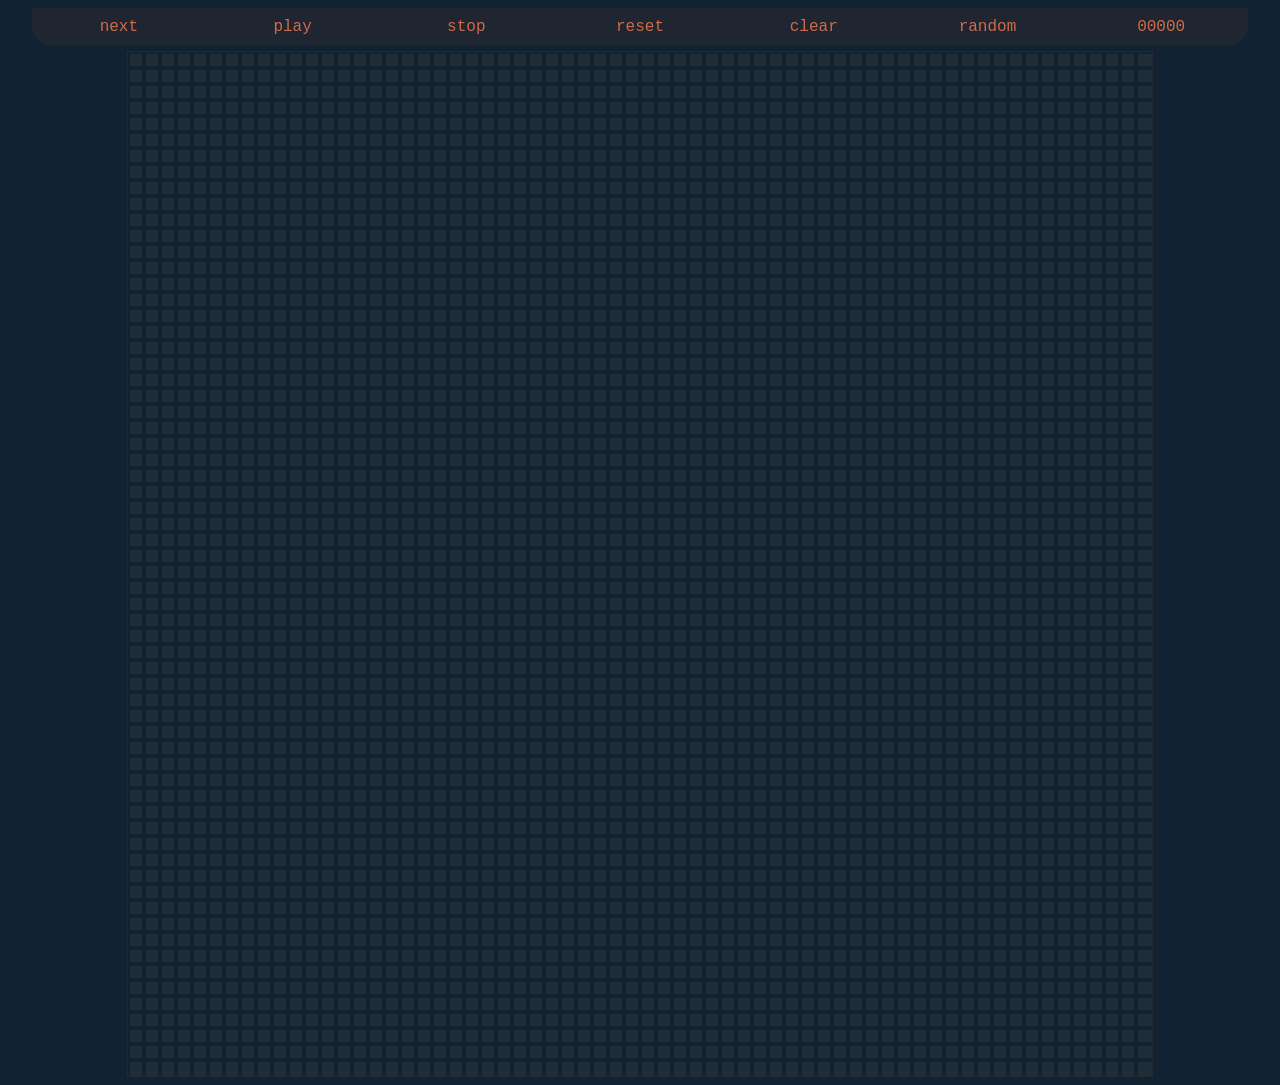
==== index.html @ 0c62dbe9 "split out of the games monorepo Standalone now: entry point renamed to index.html so the project ser" ====
<html>
	<head>
		<link href="style.css" rel="stylesheet"></style>
	</head>
	<body>
		<div class="control_bar">
			<div id="step">next</div>
			<div id="play">play</div>
			<div id="stop">stop</div>
			<div id="reset">reset</div>
			<div id="clear">clear</div>
			<div id="randomize">random</div>
			<div id="gen_display">00000</div>
		</div>


		<div class="outer">
				<canvas id="canvas"></canvas>
						</div>
			<script src="./game.js"></script>
	</body>
</html>
---- style.css ----
body {
	cursor: crosshair;
	background-color: #123;
}


div.outer{
	margin-top: 5px;
	display:flex;
	flex-direction: column;
	justify-content: center;
	/*overflow: auto;*/
}


div.control_bar{
	margin: auto;
	width: 95vw;
	position: sticky;
	top: 0;
	display: flex;
	flex-direction: row;
	align-content: stretch;
}

.control_bar div {
	text-align : center;
	background-color: rgb(35,40,50);
	flex : 1;
	color: #678;
	color: coral;
	font-family: Courier new;
	padding-bottom: 10px;
	padding-top: 10px;
	-webkit-touch-callout: none;
    -webkit-user-select: none;
    -khtml-user-select: none;
    -moz-user-select: none;
    -ms-user-select: none;
    user-select: none;
	opacity: 0.8;
}

.control_bar div:active {
	background-color: #358;
}

.control_bar div:hover {
	background-color: #245;
}

.control_bar div:first-child{
	border-bottom-left-radius: 20px;
}

.control_bar div:last-child{
	border-bottom-right-radius: 20px;
}


canvas{
	border: 1px solid rgb(35,40,50);
	display: block;
	margin:auto;
}
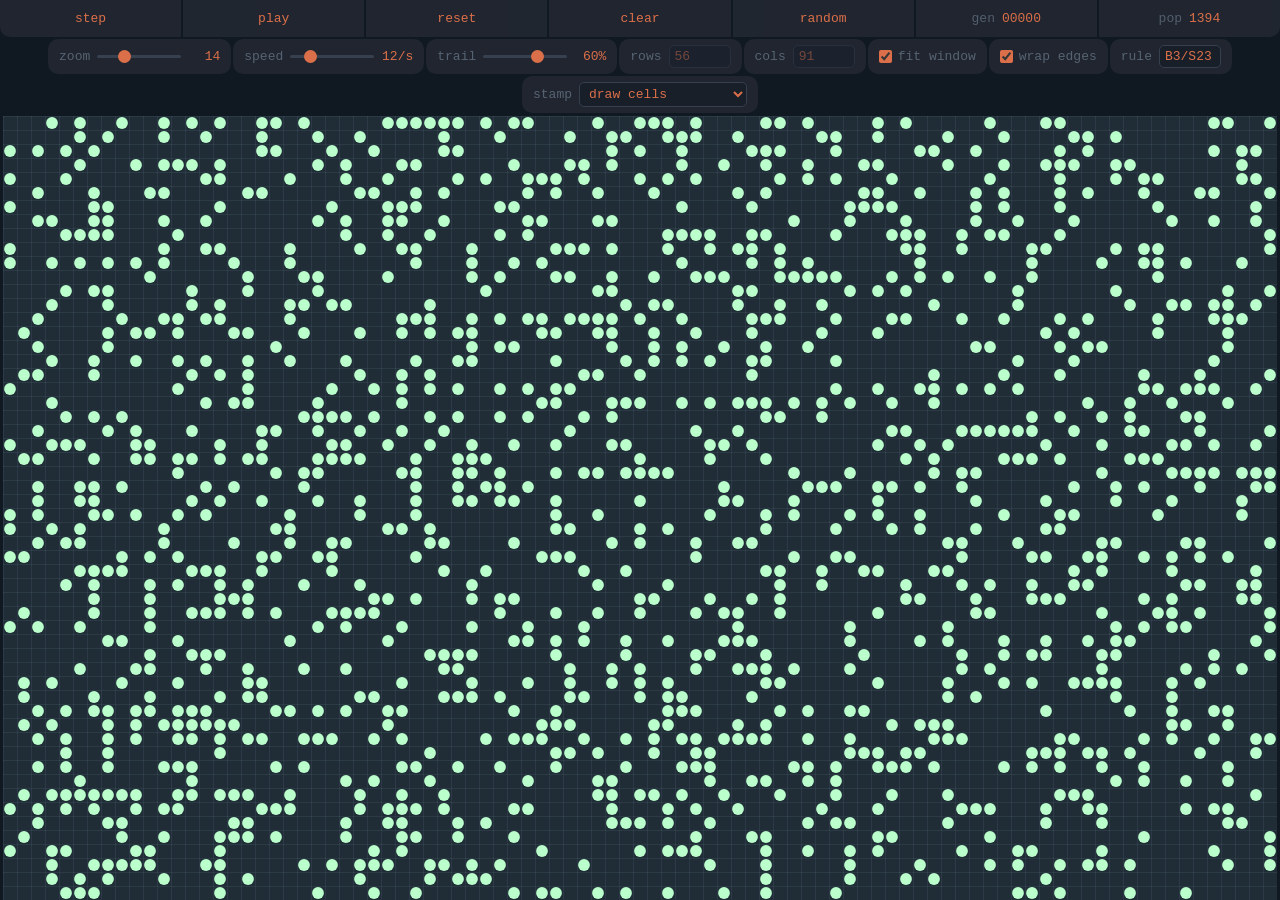
==== commit ef537401: "rework sizing, drawing, and controls The board now fits itself to the window instead of being whatev" ====
--- a/index.html
+++ b/index.html
@@ -1,22 +1,88 @@
-<html>
-	<head>
-		<link href="style.css" rel="stylesheet"></style>
-	</head>
-	<body>
-		<div class="control_bar">
-			<div id="step">next</div>
-			<div id="play">play</div>
-			<div id="stop">stop</div>
-			<div id="reset">reset</div>
-			<div id="clear">clear</div>
-			<div id="randomize">random</div>
-			<div id="gen_display">00000</div>
-		</div>
+<!DOCTYPE html>
+<html lang="en">
+<head>
+	<meta charset="utf-8">
+	<meta name="viewport" content="width=device-width, initial-scale=1">
+	<title>Game of Life</title>
+	<link href="style.css" rel="stylesheet">
+</head>
+<body>
 
+<header class="controls">
 
-		<div class="outer">
-				<canvas id="canvas"></canvas>
-						</div>
-			<script src="./game.js"></script>
-	</body>
+	<div class="row transport">
+		<button id="step"   type="button" title="advance one generation [n]">step</button>
+		<button id="play"   type="button" title="run / pause [space]">play</button>
+		<button id="reset"  type="button" title="back to your last setup [r]">reset</button>
+		<button id="clear"  type="button" title="empty the board [x]">clear</button>
+		<button id="random" type="button" title="random soup [?]">random</button>
+		<div class="readout"><span>gen</span><b id="gen">00000</b></div>
+		<div class="readout"><span>pop</span><b id="pop">0</b></div>
+	</div>
+
+	<div class="row settings">
+
+		<label class="field">
+			<span>zoom</span>
+			<input id="zoom" type="range" min="3" max="40" step="1" value="14">
+			<output id="zoom_out">14</output>
+		</label>
+
+		<label class="field">
+			<span>speed</span>
+			<input id="speed" type="range" min="1" max="60" step="1" value="12">
+			<output id="speed_out">12/s</output>
+		</label>
+
+		<label class="field">
+			<span>trail</span>
+			<input id="trail" type="range" min="0" max="90" step="5" value="60">
+			<output id="trail_out">60%</output>
+		</label>
+
+		<label class="field narrow">
+			<span>rows</span>
+			<input id="rows" type="number" min="3" max="600" step="1">
+		</label>
+
+		<label class="field narrow">
+			<span>cols</span>
+			<input id="cols" type="number" min="3" max="600" step="1">
+		</label>
+
+		<label class="field check">
+			<input id="fit" type="checkbox" checked>
+			<span>fit window</span>
+		</label>
+
+		<label class="field check">
+			<input id="wrap" type="checkbox" checked>
+			<span>wrap edges</span>
+		</label>
+
+		<label class="field narrow">
+			<span>rule</span>
+			<input id="rule" type="text" value="B3/S23" spellcheck="false" autocomplete="off">
+		</label>
+
+		<label class="field">
+			<span>stamp</span>
+			<select id="pattern"></select>
+		</label>
+
+	</div>
+
+</header>
+
+<main class="stage">
+	<div class="board">
+		<!-- two layers: the grid never changes, so it is drawn once and left alone.
+		     only the cell layer is cleared and repainted each generation. -->
+		<canvas id="grid_layer"></canvas>
+		<canvas id="cell_layer"></canvas>
+	</div>
+</main>
+
+<script src="./game.js"></script>
+</body>
 </html>
--- a/style.css
+++ b/style.css
@@ -1,66 +1,279 @@
+/* ------------------------------------------------------------------
+   Conway's Game of Life
+
+   The colours live here as custom properties and game.js reads them
+   back out with getComputedStyle, so this file is the only place a
+   colour is written down. Retheme the whole thing from this block.
+   ------------------------------------------------------------------ */
+
+:root {
+	--page:      #101822;  /* behind everything */
+	--board:     #202d37;  /* the dead board itself */
+	--grid-line: rgba(150, 200, 220, 0.09);
+	--cell:      #bbffcc;  /* living cells */
+
+	--panel:        #232833;
+	--panel-hover:  #2a3546;
+	--panel-active: #35507f;
+	--ink:          #8fa3b5;
+	--accent:       coral;
+
+	--bar-gap:   2px;
+	--radius:    10px;
+	--mono:      "Courier New", ui-monospace, monospace;
+}
+
+* { box-sizing: border-box; }
+
+html, body {
+	height: 100%;
+	margin: 0;
+}
 
 body {
+	background: var(--page);
+	color: var(--ink);
+	font-family: var(--mono);
+	font-size: 13px;
+
+	/* the page itself never scrolls: the board is fitted to what is left
+	   over after the control bar. 100dvh rather than 100vh so mobile
+	   browser chrome sliding in and out does not clip the board. */
+	height: 100dvh;
+	display: flex;
+	flex-direction: column;
+	overflow: hidden;
+}
+
+
+/* ---------- control bar ------------------------------------------- */
+
+.controls {
+	flex: 0 0 auto;
+	display: flex;
+	flex-direction: column;
+	gap: var(--bar-gap);
+	padding: 0 0 var(--bar-gap);
+	user-select: none;
+	-webkit-user-select: none;
+	-webkit-touch-callout: none;
+}
+
+.row {
+	display: flex;
+	flex-direction: row;
+	flex-wrap: wrap;
+	gap: var(--bar-gap);
+	align-items: stretch;
+}
+
+/* --- transport buttons (step / play / reset / clear / random) --- */
+
+.transport button,
+.transport .readout {
+	flex: 1 1 0;
+	min-width: 64px;
+	padding: 11px 6px;
+	border: 0;
+	background: var(--panel);
+	color: var(--accent);
+	font: inherit;
+	text-align: center;
+	cursor: pointer;
+	opacity: 0.85;
+	transition: background-color 90ms linear;
+}
+
+.transport button:hover   { background: var(--panel-hover); }
+.transport button:active  { background: var(--panel-active); }
+.transport button:focus-visible {
+	outline: 1px solid var(--accent);
+	outline-offset: -3px;
+}
+
+.transport > :first-child { border-bottom-left-radius:  var(--radius); }
+.transport > :last-child  { border-bottom-right-radius: var(--radius); }
+
+/* running state: the play button reads "pause" and sits lit up */
+.transport button.on {
+	background: var(--panel-active);
+	opacity: 1;
+}
+
+.readout {
+	flex: 0 1 auto;
+	min-width: 96px;
+	cursor: default;
+	display: flex;
+	align-items: center;
+	justify-content: center;
+	gap: 7px;
+}
+
+.readout span { color: var(--ink); opacity: 0.55; }
+.readout b    { color: var(--accent); font-weight: normal; }
+
+
+/* --- settings row --------------------------------------------------- */
+
+.settings {
+	padding: 0 var(--bar-gap);
+	justify-content: center;
+}
+
+.field {
+	display: flex;
+	align-items: center;
+	gap: 7px;
+	padding: 6px 11px;
+	background: var(--panel);
+	border-radius: var(--radius);
+	opacity: 0.85;
+	cursor: pointer;
+	white-space: nowrap;
+}
+
+.field > span { opacity: 0.6; }
+
+.field output {
+	color: var(--accent);
+	min-width: 32px;
+	text-align: right;
+	font-variant-numeric: tabular-nums;
+}
+
+/* sliders */
+.field input[type="range"] {
+	-webkit-appearance: none;
+	appearance: none;
+	width: 84px;
+	height: 3px;
+	margin: 0;
+	background: #3d4757;
+	border-radius: 2px;
+	cursor: pointer;
+}
+
+.field input[type="range"]::-webkit-slider-thumb {
+	-webkit-appearance: none;
+	appearance: none;
+	width: 13px;
+	height: 13px;
+	border: 0;
+	border-radius: 50%;
+	background: var(--accent);
+	cursor: pointer;
+}
+
+.field input[type="range"]::-moz-range-thumb {
+	width: 13px;
+	height: 13px;
+	border: 0;
+	border-radius: 50%;
+	background: var(--accent);
+	cursor: pointer;
+}
+
+/* text + number boxes */
+.field input[type="text"],
+.field input[type="number"],
+.field select {
+	width: 62px;
+	padding: 3px 5px;
+	border: 1px solid #3d4757;
+	border-radius: 5px;
+	background: #1a212b;
+	color: var(--accent);
+	font: inherit;
+	cursor: pointer;
+}
+
+.field select { width: auto; max-width: 168px; }
+
+.field input:disabled {
+	opacity: 0.45;
+	cursor: not-allowed;
+}
+
+/* a rule string that does not parse — keep the old rule, flag the box */
+.field input.invalid {
+	border-color: #c0603f;
+	color: #e08262;
+}
+
+.field.check { gap: 6px; }
+
+.field input[type="checkbox"] {
+	width: 13px;
+	height: 13px;
+	margin: 0;
+	accent-color: coral;
+	cursor: pointer;
+}
+
+.field:focus-within { opacity: 1; }
+
+
+/* ---------- the board --------------------------------------------- */
+
+.stage {
+	flex: 1 1 auto;
+	min-height: 0;          /* lets the flex child actually shrink */
+	display: flex;
+	overflow: hidden;
+}
+
+/* Only a fixed-size board can be larger than the window, so only that mode
+   gets to scroll. Reserving the gutter keeps a scrollbar appearing from
+   shrinking the stage, which would otherwise re-trigger the fit and let the
+   two fight each other. */
+.stage.scrollable {
+	overflow: auto;
+	scrollbar-gutter: stable;
+}
+
+/* margin:auto centres the board and, unlike place-items:center, still
+   lets you scroll to the top-left edge when it does overflow. */
+.board {
+	margin: auto;
+	position: relative;
+	line-height: 0;
+}
+
+.board canvas {
+	display: block;
+}
+
+/* the cell layer sits exactly on top of the static grid layer */
+#cell_layer {
+	position: absolute;
+	top: 0;
+	left: 0;
 	cursor: crosshair;
-	background-color: #123;
-}
-
-
-div.outer{
-	margin-top: 5px;
-	display:flex;
-	flex-direction: column;
-	justify-content: center;
-	/*overflow: auto;*/
-}
-
-
-div.control_bar{
-	margin: auto;
-	width: 95vw;
-	position: sticky;
-	top: 0;
-	display: flex;
-	flex-direction: row;
-	align-content: stretch;
-}
-
-.control_bar div {
-	text-align : center;
-	background-color: rgb(35,40,50);
-	flex : 1;
-	color: #678;
-	color: coral;
-	font-family: Courier new;
-	padding-bottom: 10px;
-	padding-top: 10px;
-	-webkit-touch-callout: none;
-    -webkit-user-select: none;
-    -khtml-user-select: none;
-    -moz-user-select: none;
-    -ms-user-select: none;
-    user-select: none;
-	opacity: 0.8;
-}
-
-.control_bar div:active {
-	background-color: #358;
-}
-
-.control_bar div:hover {
-	background-color: #245;
-}
-
-.control_bar div:first-child{
-	border-bottom-left-radius: 20px;
-}
-
-.control_bar div:last-child{
-	border-bottom-right-radius: 20px;
-}
-
-
-canvas{
-	border: 1px solid rgb(35,40,50);
-	display: block;
-	margin:auto;
-}
+	touch-action: none;     /* so dragging paints instead of scrolling */
+}
+
+/* while a stamp is armed, the cursor says "I am going to place a thing" */
+#cell_layer.stamping {
+	cursor: copy;
+}
+
+
+/* ---------- narrow screens ---------------------------------------- */
+
+@media (max-width: 760px) {
+	body { font-size: 12px; }
+
+	.transport button,
+	.transport .readout {
+		min-width: 0;
+		padding: 13px 2px;   /* taller: easier to hit with a thumb */
+	}
+
+	.readout { min-width: 72px; }
+
+	.settings { justify-content: flex-start; overflow-x: auto; }
+
+	.field { padding: 6px 9px; }
+	.field input[type="range"] { width: 62px; }
+}
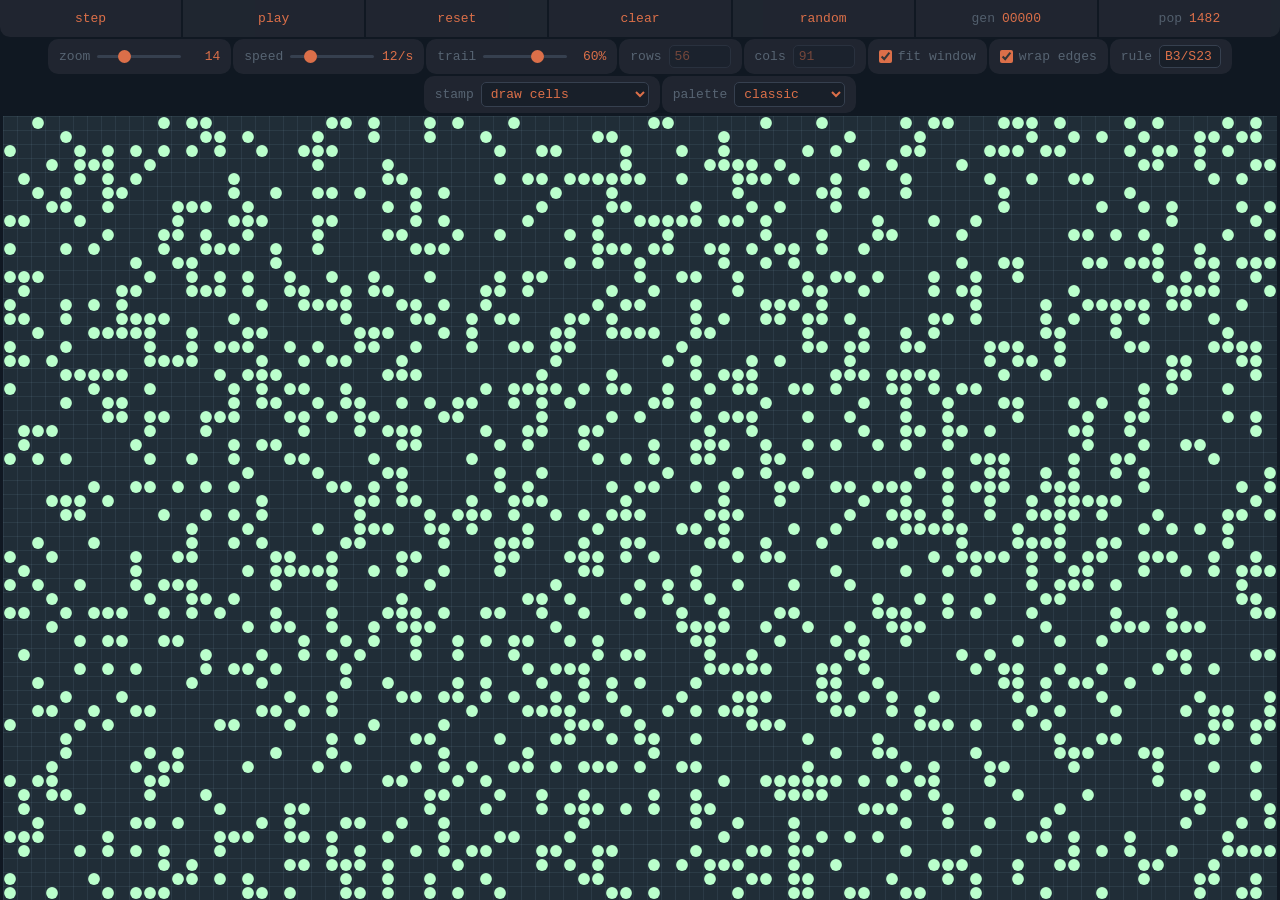
==== commit 352d696e: "add colour palettes A palette menu re-skins the whole board and control bar from one CSS variable bl" ====
--- a/index.html
+++ b/index.html
@@ -70,6 +70,17 @@
 			<select id="pattern"></select>
 		</label>
 
+		<label class="field">
+			<span>palette</span>
+			<select id="palette">
+				<option value="">classic</option>
+				<option value="go">go board</option>
+				<option value="chalk">chalkboard</option>
+				<option value="paper">paper</option>
+				<option value="amber">amber</option>
+			</select>
+		</label>
+
 	</div>
 
 </header>
--- a/style.css
+++ b/style.css
@@ -21,6 +21,70 @@
 	--bar-gap:   2px;
 	--radius:    10px;
 	--mono:      "Courier New", ui-monospace, monospace;
+}
+
+/* ---------- palettes -----------------------------------------------
+   Each is a full re-skin: board, grid, cells, and the control bar all
+   swap together, selected by data-palette on <html>. game.js sets that
+   attribute and re-reads these variables with getComputedStyle, so a
+   new palette only ever needs adding here plus one <option> in
+   index.html — nothing in game.js has to change.
+   -------------------------------------------------------------------- */
+
+/* go board: black stones on a kaya-wood goban */
+:root[data-palette="go"] {
+	--page:      #2c2013;
+	--board:     #e3c383;
+	--grid-line: rgba(60, 38, 12, 0.4);
+	--cell:      #191512;
+
+	--panel:        #4a3826;
+	--panel-hover:  #5c4630;
+	--panel-active: #7a5b3a;
+	--ink:          #d9c4a3;
+	--accent:       #d1a941;
+}
+
+/* chalkboard: chalk-white cells on a green board */
+:root[data-palette="chalk"] {
+	--page:      #0b1f14;
+	--board:     #17321f;
+	--grid-line: rgba(255, 255, 255, 0.07);
+	--cell:      #f5f2e6;
+
+	--panel:        #1c2b20;
+	--panel-hover:  #24382a;
+	--panel-active: #3c5c3f;
+	--ink:          #9ec1a1;
+	--accent:       #f2c94c;
+}
+
+/* paper: black ink on white, for a projector in a bright room */
+:root[data-palette="paper"] {
+	--page:      #dcdcdc;
+	--board:     #ffffff;
+	--grid-line: rgba(0, 0, 0, 0.09);
+	--cell:      #161616;
+
+	--panel:        #d6d6d6;
+	--panel-hover:  #c9c9c9;
+	--panel-active: #b3b3b3;
+	--ink:          #3c3c3c;
+	--accent:       #b0343a;
+}
+
+/* amber: a phosphor terminal */
+:root[data-palette="amber"] {
+	--page:      #150e05;
+	--board:     #100b03;
+	--grid-line: rgba(255, 176, 0, 0.09);
+	--cell:      #ffb000;
+
+	--panel:        #2a1c0d;
+	--panel-hover:  #3a2712;
+	--panel-active: #5a3b18;
+	--ink:          #b3812f;
+	--accent:       #ffb000;
 }
 
 * { box-sizing: border-box; }
@@ -207,7 +271,7 @@
 	width: 13px;
 	height: 13px;
 	margin: 0;
-	accent-color: coral;
+	accent-color: var(--accent);
 	cursor: pointer;
 }
 
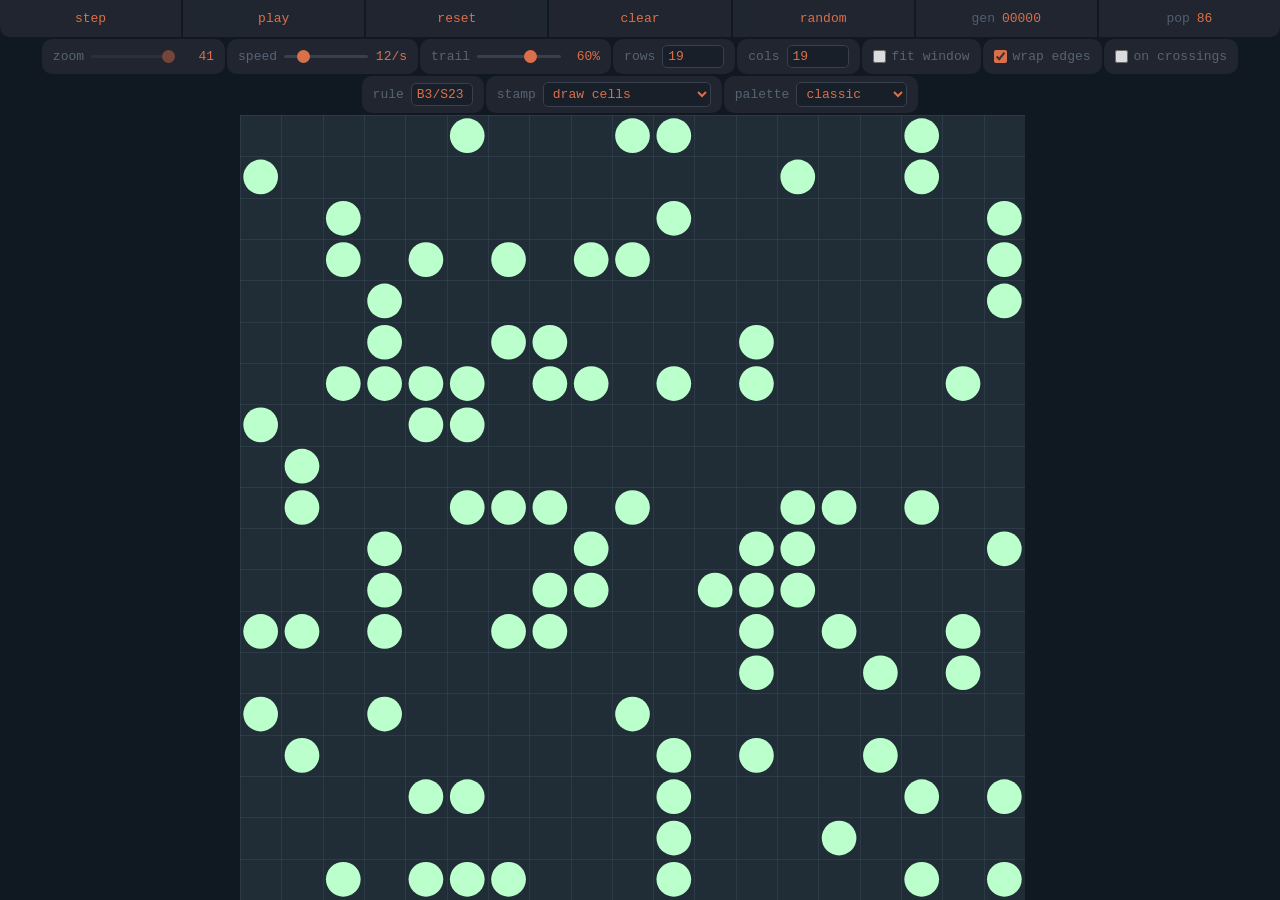
==== commit b757f405: "default to a 19x19 board, add stones-on-crossings Fixed sizing is now the default (19x19, a go board" ====
--- a/index.html
+++ b/index.html
@@ -51,13 +51,18 @@
 		</label>
 
 		<label class="field check">
-			<input id="fit" type="checkbox" checked>
+			<input id="fit" type="checkbox">
 			<span>fit window</span>
 		</label>
 
 		<label class="field check">
 			<input id="wrap" type="checkbox" checked>
 			<span>wrap edges</span>
+		</label>
+
+		<label class="field check">
+			<input id="crossings" type="checkbox" title="draw cells on the grid crossings, like stones on a go board [g]">
+			<span>on crossings</span>
 		</label>
 
 		<label class="field narrow">
